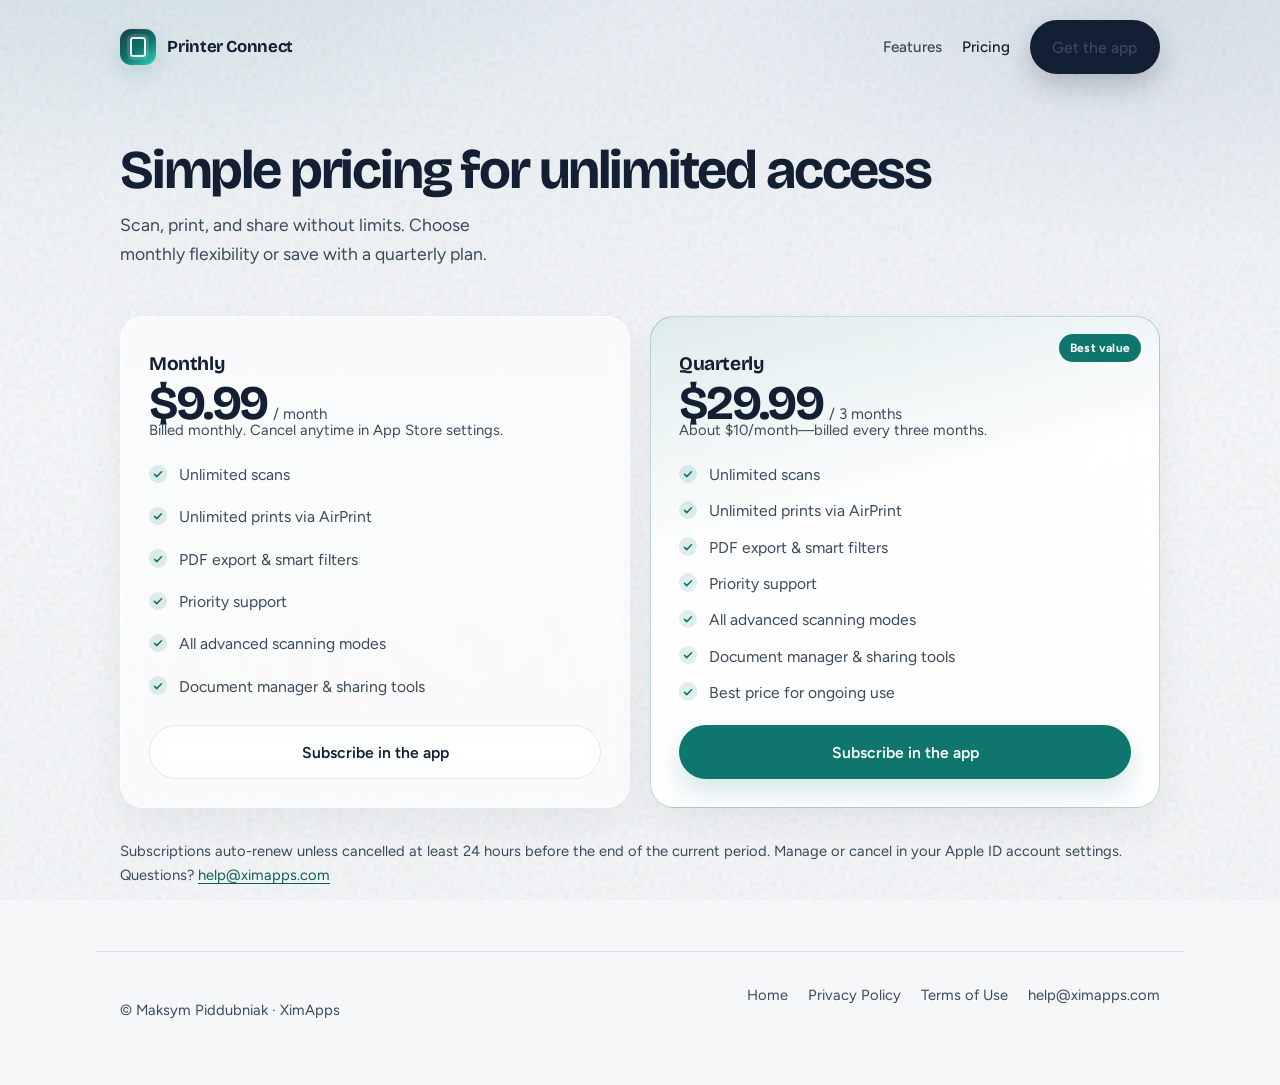
==== pricing.html @ 6dd604ff "root and pricing page" ====
<!DOCTYPE html>
<html lang="en">
  <head>
    <meta charset="utf-8" />
    <meta name="viewport" content="width=device-width, initial-scale=1" />
    <title>Pricing — Printer Connect</title>
    <meta
      name="description"
      content="Printer Connect Unlimited Access: $9.99/month or $29.99/quarter for unlimited scans and prints, priority support, and more."
    />
    <link rel="icon" type="image/png" href="favicon.png" />
    <link rel="preconnect" href="https://fonts.googleapis.com" />
    <link rel="preconnect" href="https://fonts.gstatic.com" crossorigin />
    <link
      href="https://fonts.googleapis.com/css2?family=Bricolage+Grotesque:opsz,wght@12..96,500;12..96,700;12..96,800&family=Figtree:wght@400;500;600;700&display=swap"
      rel="stylesheet"
    />
    <link rel="stylesheet" href="css/site.css" />
  </head>
  <body>
    <div class="site-wrap">
      <header class="site-header">
        <a class="brand" href="/">
          <span class="brand-mark" aria-hidden="true"></span>
          Printer Connect
        </a>
        <nav class="nav" aria-label="Primary">
          <a href="/#features">Features</a>
          <a href="pricing.html" aria-current="page">Pricing</a>
          <a class="btn btn-primary" href="https://apps.apple.com/app/printer-connect-scan-send/id6446247289"
            >Get the app</a
          >
        </nav>
      </header>

      <section class="page-hero">
        <h1 class="reveal">Simple pricing for unlimited access</h1>
        <p class="reveal reveal-delay-1">
          Scan, print, and share without limits. Choose monthly flexibility or save with a quarterly plan.
        </p>
      </section>

      <div class="pricing-grid">
        <article class="plan reveal reveal-delay-1">
          <div>
            <h2 class="plan-name">Monthly</h2>
            <div class="plan-price">
              <strong>$9.99</strong>
              <span>/ month</span>
            </div>
            <p class="plan-note">Billed monthly. Cancel anytime in App Store settings.</p>
          </div>
          <ul class="plan-features">
            <li>Unlimited scans</li>
            <li>Unlimited prints via AirPrint</li>
            <li>PDF export &amp; smart filters</li>
            <li>Priority support</li>
            <li>All advanced scanning modes</li>
            <li>Document manager &amp; sharing tools</li>
          </ul>
          <a
            class="btn btn-secondary"
            href="https://apps.apple.com/app/printer-connect-scan-send/id6446247289"
            >Subscribe in the app</a
          >
        </article>

        <article class="plan featured reveal reveal-delay-2">
          <span class="plan-badge">Best value</span>
          <div>
            <h2 class="plan-name">Quarterly</h2>
            <div class="plan-price">
              <strong>$29.99</strong>
              <span>/ 3 months</span>
            </div>
            <p class="plan-note">About $10/month—billed every three months.</p>
          </div>
          <ul class="plan-features">
            <li>Unlimited scans</li>
            <li>Unlimited prints via AirPrint</li>
            <li>PDF export &amp; smart filters</li>
            <li>Priority support</li>
            <li>All advanced scanning modes</li>
            <li>Document manager &amp; sharing tools</li>
            <li>Best price for ongoing use</li>
          </ul>
          <a
            class="btn btn-accent"
            href="https://apps.apple.com/app/printer-connect-scan-send/id6446247289"
            >Subscribe in the app</a
          >
        </article>
      </div>

      <p class="pricing-footnote">
        Subscriptions auto-renew unless cancelled at least 24 hours before the end of the current period.
        Manage or cancel in your Apple ID account settings. Questions?
        <a href="mailto:help@ximapps.com">help@ximapps.com</a>
      </p>

      <footer class="site-footer">
        <p>© Maksym Piddubniak · XimApps</p>
        <div class="footer-links">
          <a href="/">Home</a>
          <a href="privacy.html">Privacy Policy</a>
          <a href="terms-of-use.html">Terms of Use</a>
          <a href="mailto:help@ximapps.com">help@ximapps.com</a>
        </div>
      </footer>
    </div>
  </body>
</html>
---- css/site.css ----
:root {
  --ink: #132033;
  --ink-soft: #3a4a5c;
  --paper: #eef2f6;
  --paper-deep: #d9e2ec;
  --mist: #f7f9fb;
  --line: rgba(19, 32, 51, 0.1);
  --accent: #0f766e;
  --accent-deep: #0b5f59;
  --accent-glow: rgba(15, 118, 110, 0.18);
  --white: #ffffff;
  --radius: 1.25rem;
  --font-display: "Bricolage Grotesque", "Avenir Next", sans-serif;
  --font-body: "Figtree", "Avenir Next", sans-serif;
  --max: 68rem;
}

*,
*::before,
*::after {
  box-sizing: border-box;
}

html {
  scroll-behavior: smooth;
}

body {
  margin: 0;
  color: var(--ink);
  font-family: var(--font-body);
  font-size: 1.0625rem;
  line-height: 1.6;
  background:
    radial-gradient(ellipse 80% 50% at 10% -10%, rgba(15, 118, 110, 0.12), transparent 55%),
    radial-gradient(ellipse 70% 45% at 90% 0%, rgba(59, 96, 140, 0.1), transparent 50%),
    linear-gradient(180deg, #e8eef4 0%, var(--mist) 38%, #f4f6f8 100%);
  min-height: 100vh;
  -webkit-font-smoothing: antialiased;
}

body::before {
  content: "";
  position: fixed;
  inset: 0;
  pointer-events: none;
  opacity: 0.35;
  background-image: url("data:image/svg+xml,%3Csvg viewBox='0 0 200 200' xmlns='http://www.w3.org/2000/svg'%3E%3Cfilter id='n'%3E%3CfeTurbulence type='fractalNoise' baseFrequency='0.85' numOctaves='3' stitchTiles='stitch'/%3E%3C/filter%3E%3Crect width='100%25' height='100%25' filter='url(%23n)' opacity='0.45'/%3E%3C/svg%3E");
  z-index: 0;
}

a {
  color: var(--accent-deep);
  text-decoration-thickness: 1px;
  text-underline-offset: 0.18em;
}

a:hover {
  color: var(--accent);
}

img {
  max-width: 100%;
  display: block;
}

.site-wrap {
  position: relative;
  z-index: 1;
}

.site-header {
  display: flex;
  align-items: center;
  justify-content: space-between;
  gap: 1rem;
  max-width: var(--max);
  margin: 0 auto;
  padding: 1.25rem 1.5rem;
}

.brand {
  display: inline-flex;
  align-items: center;
  gap: 0.7rem;
  color: inherit;
  text-decoration: none;
  font-family: var(--font-display);
  font-weight: 700;
  font-size: 1.05rem;
  letter-spacing: -0.02em;
}

.brand-mark {
  width: 2.25rem;
  height: 2.25rem;
  border-radius: 0.7rem;
  background:
    linear-gradient(145deg, #1a3a4a 0%, #0f766e 55%, #2dd4bf 100%);
  box-shadow: 0 8px 20px var(--accent-glow);
  position: relative;
  overflow: hidden;
  flex-shrink: 0;
}

.brand-mark::after {
  content: "";
  position: absolute;
  inset: 22% 28%;
  border: 2px solid rgba(255, 255, 255, 0.9);
  border-radius: 0.2rem;
  box-shadow: 0 0 0 3px rgba(255, 255, 255, 0.15);
}

.nav {
  display: flex;
  align-items: center;
  gap: 1.25rem;
  font-size: 0.95rem;
}

.nav a {
  color: var(--ink-soft);
  text-decoration: none;
  font-weight: 500;
}

.nav a:hover,
.nav a[aria-current="page"] {
  color: var(--ink);
}

.btn {
  display: inline-flex;
  align-items: center;
  justify-content: center;
  gap: 0.45rem;
  padding: 0.85rem 1.35rem;
  border-radius: 999px;
  border: 1px solid transparent;
  font-family: var(--font-body);
  font-weight: 600;
  font-size: 0.98rem;
  text-decoration: none;
  cursor: pointer;
  transition: transform 0.25s ease, background 0.25s ease, box-shadow 0.25s ease, border-color 0.25s ease;
}

.btn:hover {
  transform: translateY(-1px);
}

.btn-primary {
  background: var(--ink);
  color: var(--white);
  box-shadow: 0 12px 28px rgba(19, 32, 51, 0.22);
}

.btn-primary:hover {
  background: #0c1724;
  color: var(--white);
}

.btn-secondary {
  background: rgba(255, 255, 255, 0.55);
  border-color: var(--line);
  color: var(--ink);
  backdrop-filter: blur(8px);
}

.btn-secondary:hover {
  background: var(--white);
  color: var(--ink);
}

.btn-accent {
  background: var(--accent);
  color: var(--white);
  box-shadow: 0 12px 28px var(--accent-glow);
}

.btn-accent:hover {
  background: var(--accent-deep);
  color: var(--white);
}

.hero {
  max-width: var(--max);
  margin: 0 auto;
  padding: 2.5rem 1.5rem 4rem;
  min-height: calc(100svh - 5rem);
  display: grid;
  align-content: center;
  gap: 2.5rem;
  position: relative;
}

.hero-copy {
  max-width: 36rem;
  position: relative;
  z-index: 2;
}

.hero-brand {
  margin: 0 0 1rem;
  font-family: var(--font-display);
  font-size: clamp(2.6rem, 8vw, 4.6rem);
  line-height: 0.95;
  letter-spacing: -0.045em;
  font-weight: 800;
}

.hero-brand span {
  display: block;
  color: var(--accent);
}

.hero h1 {
  margin: 0 0 1rem;
  font-family: var(--font-display);
  font-size: clamp(1.45rem, 3.4vw, 2rem);
  line-height: 1.2;
  letter-spacing: -0.03em;
  font-weight: 600;
  color: var(--ink-soft);
  max-width: 22ch;
}

.hero-lead {
  margin: 0 0 1.75rem;
  color: var(--ink-soft);
  font-size: 1.1rem;
  max-width: 34ch;
}

.hero-actions {
  display: flex;
  flex-wrap: wrap;
  gap: 0.75rem;
}

.hero-visual {
  position: absolute;
  right: -4%;
  top: 8%;
  width: min(52vw, 34rem);
  aspect-ratio: 1 / 1.05;
  z-index: 1;
  pointer-events: none;
}

.phone-stage {
  position: relative;
  width: 100%;
  height: 100%;
  animation: float-y 7s ease-in-out infinite;
}

.phone {
  position: absolute;
  inset: 8% 18% 4% 28%;
  border-radius: 2.2rem;
  background: linear-gradient(165deg, #1c2b3d 0%, #0f1a27 100%);
  box-shadow:
    0 40px 80px rgba(19, 32, 51, 0.28),
    inset 0 0 0 2px rgba(255, 255, 255, 0.08);
  overflow: hidden;
}

.phone-screen {
  position: absolute;
  inset: 3.5% 4.5%;
  border-radius: 1.7rem;
  background:
    linear-gradient(180deg, rgba(255, 255, 255, 0.08), transparent 30%),
    linear-gradient(160deg, #244056, #163043 40%, #0f766e);
  overflow: hidden;
}

.scan-doc {
  position: absolute;
  left: 12%;
  right: 12%;
  top: 18%;
  height: 52%;
  background: #f4f7fa;
  border-radius: 0.4rem;
  box-shadow: 0 10px 30px rgba(0, 0, 0, 0.25);
  padding: 12% 10%;
}

.scan-line {
  position: absolute;
  left: 8%;
  right: 8%;
  height: 2px;
  background: linear-gradient(90deg, transparent, #5eead4, transparent);
  box-shadow: 0 0 18px #2dd4bf;
  animation: scan 2.8s ease-in-out infinite;
  top: 18%;
}

.scan-lines {
  height: 10%;
  margin-bottom: 8%;
  background: rgba(19, 32, 51, 0.12);
  border-radius: 2px;
}

.scan-lines.short {
  width: 62%;
}

.paper-sheet {
  position: absolute;
  width: 42%;
  height: 34%;
  background: linear-gradient(160deg, #fff, #e8eef4);
  border: 1px solid rgba(19, 32, 51, 0.08);
  border-radius: 0.35rem;
  box-shadow: 0 18px 40px rgba(19, 32, 51, 0.12);
  animation: float-y 5.5s ease-in-out infinite reverse;
}

.paper-sheet.one {
  left: 4%;
  top: 18%;
  transform: rotate(-12deg);
}

.paper-sheet.two {
  right: 2%;
  bottom: 16%;
  transform: rotate(8deg);
  animation-delay: -1.5s;
}

.paper-sheet::before,
.paper-sheet::after {
  content: "";
  display: block;
  height: 8%;
  margin: 14% 12% 0;
  background: rgba(19, 32, 51, 0.1);
  border-radius: 2px;
}

.paper-sheet::after {
  width: 55%;
}

.orb {
  position: absolute;
  border-radius: 50%;
  filter: blur(2px);
  background: radial-gradient(circle at 30% 30%, rgba(45, 212, 191, 0.55), transparent 70%);
  animation: pulse 6s ease-in-out infinite;
}

.orb.a {
  width: 38%;
  height: 38%;
  right: 8%;
  top: 0;
}

.orb.b {
  width: 28%;
  height: 28%;
  left: 0;
  bottom: 10%;
  animation-delay: -2s;
}

.section {
  max-width: var(--max);
  margin: 0 auto;
  padding: 4.5rem 1.5rem;
}

.section-head {
  max-width: 36rem;
  margin-bottom: 2.5rem;
}

.section-head h2 {
  margin: 0 0 0.75rem;
  font-family: var(--font-display);
  font-size: clamp(1.8rem, 3.5vw, 2.5rem);
  letter-spacing: -0.035em;
  line-height: 1.1;
}

.section-head p {
  margin: 0;
  color: var(--ink-soft);
}

.feature-grid {
  display: grid;
  grid-template-columns: repeat(3, minmax(0, 1fr));
  gap: 1.5rem 2rem;
}

.feature h3 {
  margin: 0 0 0.45rem;
  font-family: var(--font-display);
  font-size: 1.15rem;
  letter-spacing: -0.02em;
}

.feature p {
  margin: 0;
  color: var(--ink-soft);
  font-size: 0.98rem;
}

.feature-icon {
  width: 2.5rem;
  height: 2.5rem;
  margin-bottom: 0.9rem;
  border-radius: 0.75rem;
  display: grid;
  place-items: center;
  background: rgba(15, 118, 110, 0.1);
  color: var(--accent-deep);
}

.feature-icon svg {
  width: 1.25rem;
  height: 1.25rem;
}

.cta-band {
  max-width: var(--max);
  margin: 0 auto 4rem;
  padding: 2.5rem 1.75rem;
  border-radius: calc(var(--radius) + 0.35rem);
  background:
    linear-gradient(135deg, rgba(255, 255, 255, 0.7), rgba(255, 255, 255, 0.35)),
    linear-gradient(120deg, #d7ebe8, #dce6f1);
  border: 1px solid rgba(255, 255, 255, 0.6);
  display: flex;
  flex-wrap: wrap;
  align-items: center;
  justify-content: space-between;
  gap: 1.25rem;
}

.cta-band h2 {
  margin: 0 0 0.35rem;
  font-family: var(--font-display);
  font-size: clamp(1.4rem, 2.5vw, 1.85rem);
  letter-spacing: -0.03em;
}

.cta-band p {
  margin: 0;
  color: var(--ink-soft);
}

.site-footer {
  max-width: var(--max);
  margin: 0 auto;
  padding: 2rem 1.5rem 3rem;
  border-top: 1px solid var(--line);
  display: flex;
  flex-wrap: wrap;
  gap: 1rem 2rem;
  justify-content: space-between;
  color: var(--ink-soft);
  font-size: 0.92rem;
}

.footer-links {
  display: flex;
  flex-wrap: wrap;
  gap: 1rem 1.25rem;
}

.footer-links a {
  color: var(--ink-soft);
  text-decoration: none;
}

.footer-links a:hover {
  color: var(--ink);
}

/* Pricing */
.page-hero {
  max-width: var(--max);
  margin: 0 auto;
  padding: 3rem 1.5rem 1.5rem;
}

.page-hero h1 {
  margin: 0 0 0.75rem;
  font-family: var(--font-display);
  font-size: clamp(2.2rem, 5vw, 3.4rem);
  letter-spacing: -0.04em;
  line-height: 1.05;
}

.page-hero p {
  margin: 0;
  max-width: 38ch;
  color: var(--ink-soft);
  font-size: 1.1rem;
}

.pricing-grid {
  max-width: var(--max);
  margin: 0 auto;
  padding: 1.5rem 1.5rem 4rem;
  display: grid;
  grid-template-columns: repeat(2, minmax(0, 1fr));
  gap: 1.25rem;
}

.plan {
  position: relative;
  padding: 2rem 1.75rem 1.75rem;
  border-radius: calc(var(--radius) + 0.25rem);
  background: rgba(255, 255, 255, 0.62);
  border: 1px solid rgba(255, 255, 255, 0.75);
  backdrop-filter: blur(10px);
  box-shadow: 0 18px 40px rgba(19, 32, 51, 0.06);
  display: flex;
  flex-direction: column;
  gap: 1.25rem;
  transition: transform 0.3s ease, box-shadow 0.3s ease;
}

.plan:hover {
  transform: translateY(-4px);
  box-shadow: 0 24px 50px rgba(19, 32, 51, 0.1);
}

.plan.featured {
  background:
    linear-gradient(165deg, rgba(15, 118, 110, 0.12), rgba(255, 255, 255, 0.7) 40%),
    rgba(255, 255, 255, 0.75);
  border-color: rgba(15, 118, 110, 0.28);
}

.plan-badge {
  position: absolute;
  top: 1.1rem;
  right: 1.1rem;
  padding: 0.28rem 0.7rem;
  border-radius: 999px;
  background: var(--accent);
  color: white;
  font-size: 0.75rem;
  font-weight: 700;
  letter-spacing: 0.02em;
}

.plan-name {
  margin: 0;
  font-family: var(--font-display);
  font-size: 1.2rem;
  letter-spacing: -0.02em;
}

.plan-price {
  display: flex;
  align-items: baseline;
  gap: 0.35rem;
}

.plan-price strong {
  font-family: var(--font-display);
  font-size: clamp(2.4rem, 4vw, 3rem);
  letter-spacing: -0.045em;
  line-height: 1;
}

.plan-price span {
  color: var(--ink-soft);
  font-size: 0.95rem;
}

.plan-note {
  margin: -0.55rem 0 0;
  color: var(--ink-soft);
  font-size: 0.92rem;
}

.plan-features {
  list-style: none;
  margin: 0;
  padding: 0;
  display: grid;
  gap: 0.7rem;
  flex: 1;
}

.plan-features li {
  display: grid;
  grid-template-columns: 1.2rem 1fr;
  gap: 0.65rem;
  align-items: start;
  color: var(--ink-soft);
  font-size: 0.98rem;
}

.plan-features li::before {
  content: "";
  width: 1.15rem;
  height: 1.15rem;
  margin-top: 0.15rem;
  border-radius: 50%;
  background:
    url("data:image/svg+xml,%3Csvg xmlns='http://www.w3.org/2000/svg' viewBox='0 0 20 20' fill='none'%3E%3Cpath d='M5 10.5l3.2 3.2L15 6.8' stroke='%230f766e' stroke-width='2.2' stroke-linecap='round' stroke-linejoin='round'/%3E%3C/svg%3E")
    center / 0.85rem no-repeat,
    rgba(15, 118, 110, 0.12);
}

.plan .btn {
  width: 100%;
}

.pricing-footnote {
  max-width: var(--max);
  margin: -2rem auto 4rem;
  padding: 0 1.5rem;
  color: var(--ink-soft);
  font-size: 0.92rem;
}

.reveal {
  opacity: 0;
  transform: translateY(18px);
  animation: reveal 0.8s ease forwards;
}

.reveal-delay-1 { animation-delay: 0.12s; }
.reveal-delay-2 { animation-delay: 0.24s; }
.reveal-delay-3 { animation-delay: 0.36s; }

@keyframes reveal {
  to {
    opacity: 1;
    transform: none;
  }
}

@keyframes float-y {
  0%, 100% { transform: translateY(0); }
  50% { transform: translateY(-12px); }
}

@keyframes scan {
  0%, 100% { top: 18%; opacity: 0.3; }
  50% { top: 68%; opacity: 1; }
}

@keyframes pulse {
  0%, 100% { transform: scale(1); opacity: 0.7; }
  50% { transform: scale(1.08); opacity: 1; }
}

@media (max-width: 860px) {
  .hero {
    min-height: auto;
    padding-top: 1.5rem;
    padding-bottom: 3rem;
  }

  .hero-visual {
    position: relative;
    right: auto;
    top: auto;
    width: min(100%, 22rem);
    margin: 0 auto;
    aspect-ratio: 1 / 0.95;
  }

  .hero-copy {
    max-width: none;
  }

  .feature-grid,
  .pricing-grid {
    grid-template-columns: 1fr;
  }

  .nav .nav-hide-sm {
    display: none;
  }
}

@media (prefers-reduced-motion: reduce) {
  *,
  *::before,
  *::after {
    animation: none !important;
    transition: none !important;
  }

  .reveal {
    opacity: 1;
    transform: none;
  }
}
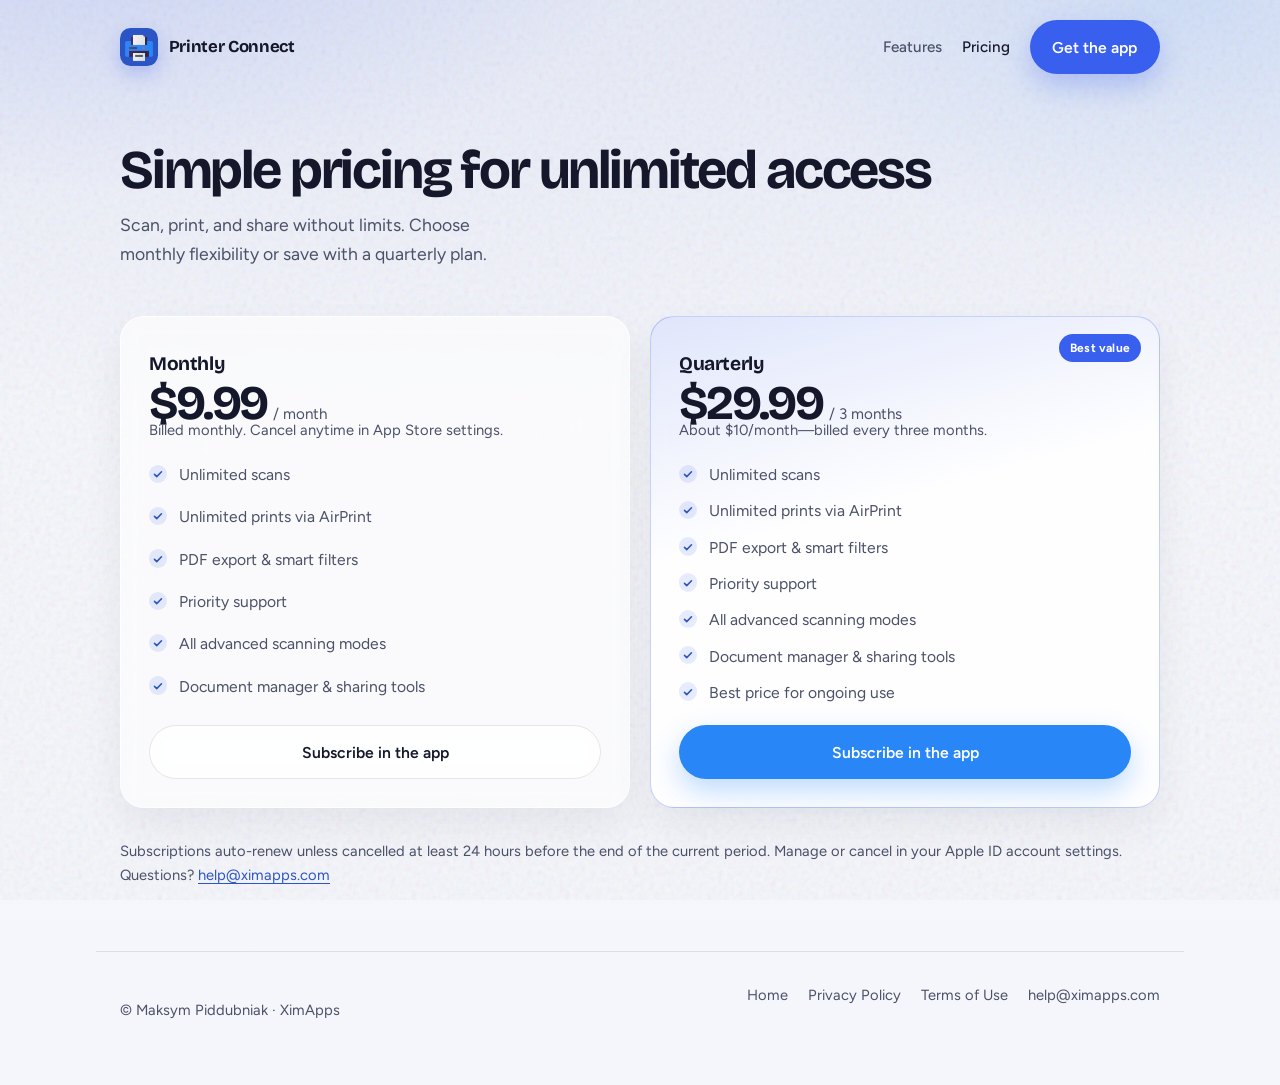
==== commit 89985362: "use brand assets" ====
--- a/pricing.html
+++ b/pricing.html
@@ -21,7 +21,9 @@
     <div class="site-wrap">
       <header class="site-header">
         <a class="brand" href="/">
-          <span class="brand-mark" aria-hidden="true"></span>
+          <span class="brand-mark" aria-hidden="true">
+            <img src="assets/logo.png" alt="" width="512" height="512" />
+          </span>
           Printer Connect
         </a>
         <nav class="nav" aria-label="Primary">
--- a/css/site.css
+++ b/css/site.css
@@ -1,13 +1,13 @@
 :root {
-  --ink: #132033;
-  --ink-soft: #3a4a5c;
-  --paper: #eef2f6;
-  --paper-deep: #d9e2ec;
-  --mist: #f7f9fb;
-  --line: rgba(19, 32, 51, 0.1);
-  --accent: #0f766e;
-  --accent-deep: #0b5f59;
-  --accent-glow: rgba(15, 118, 110, 0.18);
+  --ink: #14182a;
+  --ink-soft: #4a5168;
+  --paper: #eef1fb;
+  --mist: #f6f7fc;
+  --line: rgba(20, 24, 42, 0.1);
+  --accent: #385fee;
+  --accent-bright: #2986f7;
+  --accent-deep: #2b55c5;
+  --accent-glow: rgba(56, 95, 238, 0.28);
   --white: #ffffff;
   --radius: 1.25rem;
   --font-display: "Bricolage Grotesque", "Avenir Next", sans-serif;
@@ -32,9 +32,9 @@
   font-size: 1.0625rem;
   line-height: 1.6;
   background:
-    radial-gradient(ellipse 80% 50% at 10% -10%, rgba(15, 118, 110, 0.12), transparent 55%),
-    radial-gradient(ellipse 70% 45% at 90% 0%, rgba(59, 96, 140, 0.1), transparent 50%),
-    linear-gradient(180deg, #e8eef4 0%, var(--mist) 38%, #f4f6f8 100%);
+    radial-gradient(ellipse 80% 50% at 8% -10%, rgba(56, 95, 238, 0.16), transparent 55%),
+    radial-gradient(ellipse 70% 45% at 92% 0%, rgba(41, 134, 247, 0.12), transparent 50%),
+    linear-gradient(180deg, #e6eaf8 0%, var(--mist) 38%, #f5f6fb 100%);
   min-height: 100vh;
   -webkit-font-smoothing: antialiased;
 }
@@ -44,7 +44,7 @@
   position: fixed;
   inset: 0;
   pointer-events: none;
-  opacity: 0.35;
+  opacity: 0.3;
   background-image: url("data:image/svg+xml,%3Csvg viewBox='0 0 200 200' xmlns='http://www.w3.org/2000/svg'%3E%3Cfilter id='n'%3E%3CfeTurbulence type='fractalNoise' baseFrequency='0.85' numOctaves='3' stitchTiles='stitch'/%3E%3C/filter%3E%3Crect width='100%25' height='100%25' filter='url(%23n)' opacity='0.45'/%3E%3C/svg%3E");
   z-index: 0;
 }
@@ -92,24 +92,18 @@
 }
 
 .brand-mark {
-  width: 2.25rem;
-  height: 2.25rem;
-  border-radius: 0.7rem;
-  background:
-    linear-gradient(145deg, #1a3a4a 0%, #0f766e 55%, #2dd4bf 100%);
-  box-shadow: 0 8px 20px var(--accent-glow);
-  position: relative;
+  width: 2.35rem;
+  height: 2.35rem;
+  border-radius: 0.65rem;
   overflow: hidden;
   flex-shrink: 0;
-}
-
-.brand-mark::after {
-  content: "";
-  position: absolute;
-  inset: 22% 28%;
-  border: 2px solid rgba(255, 255, 255, 0.9);
-  border-radius: 0.2rem;
-  box-shadow: 0 0 0 3px rgba(255, 255, 255, 0.15);
+  box-shadow: 0 8px 20px var(--accent-glow);
+}
+
+.brand-mark img {
+  width: 100%;
+  height: 100%;
+  object-fit: cover;
 }
 
 .nav {
@@ -119,14 +113,14 @@
   font-size: 0.95rem;
 }
 
-.nav a {
+.nav a:not(.btn) {
   color: var(--ink-soft);
   text-decoration: none;
   font-weight: 500;
 }
 
-.nav a:hover,
-.nav a[aria-current="page"] {
+.nav a:not(.btn):hover,
+.nav a:not(.btn)[aria-current="page"] {
   color: var(--ink);
 }
 
@@ -143,22 +137,27 @@
   font-size: 0.98rem;
   text-decoration: none;
   cursor: pointer;
-  transition: transform 0.25s ease, background 0.25s ease, box-shadow 0.25s ease, border-color 0.25s ease;
+  transition: transform 0.25s ease, background 0.25s ease, box-shadow 0.25s ease, border-color 0.25s ease, color 0.25s ease;
 }
 
 .btn:hover {
   transform: translateY(-1px);
 }
 
-.btn-primary {
-  background: var(--ink);
-  color: var(--white);
-  box-shadow: 0 12px 28px rgba(19, 32, 51, 0.22);
-}
-
-.btn-primary:hover {
-  background: #0c1724;
-  color: var(--white);
+.btn-primary,
+a.btn-primary:link,
+a.btn-primary:visited,
+a.btn-primary:hover,
+a.btn-primary:active {
+  background: var(--accent);
+  color: #ffffff;
+  box-shadow: 0 12px 28px var(--accent-glow);
+}
+
+.btn-primary:hover,
+a.btn-primary:hover {
+  background: var(--accent-deep);
+  color: #ffffff;
 }
 
 .btn-secondary {
@@ -173,15 +172,20 @@
   color: var(--ink);
 }
 
-.btn-accent {
+.btn-accent,
+a.btn-accent:link,
+a.btn-accent:visited,
+a.btn-accent:hover,
+a.btn-accent:active {
+  background: var(--accent-bright);
+  color: #ffffff;
+  box-shadow: 0 12px 28px rgba(41, 134, 247, 0.3);
+}
+
+.btn-accent:hover,
+a.btn-accent:hover {
   background: var(--accent);
-  color: var(--white);
-  box-shadow: 0 12px 28px var(--accent-glow);
-}
-
-.btn-accent:hover {
-  background: var(--accent-deep);
-  color: var(--white);
+  color: #ffffff;
 }
 
 .hero {
@@ -190,8 +194,9 @@
   padding: 2.5rem 1.5rem 4rem;
   min-height: calc(100svh - 5rem);
   display: grid;
-  align-content: center;
-  gap: 2.5rem;
+  grid-template-columns: minmax(0, 1.05fr) minmax(0, 0.95fr);
+  align-items: center;
+  gap: 2rem 1.5rem;
   position: relative;
 }
 
@@ -240,136 +245,62 @@
 }
 
 .hero-visual {
+  position: relative;
+  z-index: 1;
+  min-height: 28rem;
+  display: flex;
+  align-items: center;
+  justify-content: center;
+}
+
+.shot-stack {
+  position: relative;
+  width: min(100%, 22rem);
+  height: 30rem;
+  margin: 0 auto;
+}
+
+.shot {
   position: absolute;
-  right: -4%;
-  top: 8%;
-  width: min(52vw, 34rem);
-  aspect-ratio: 1 / 1.05;
+  width: 58%;
+  border-radius: 1.35rem;
+  overflow: hidden;
+  box-shadow:
+    0 28px 60px rgba(20, 24, 42, 0.22),
+    0 0 0 1px rgba(255, 255, 255, 0.35);
+  background: #111;
+  animation: float-y 7s ease-in-out infinite;
+}
+
+.shot img {
+  width: 100%;
+  height: auto;
+  display: block;
+}
+
+.shot.main {
+  width: 68%;
+  left: 16%;
+  top: 4%;
+  z-index: 3;
+  animation-delay: -1s;
+}
+
+.shot.left {
+  left: 0;
+  top: 22%;
+  z-index: 2;
+  transform: rotate(-8deg);
+  animation-name: float-tilt-left;
+}
+
+.shot.right {
+  right: 0;
+  top: 28%;
   z-index: 1;
-  pointer-events: none;
-}
-
-.phone-stage {
-  position: relative;
-  width: 100%;
-  height: 100%;
-  animation: float-y 7s ease-in-out infinite;
-}
-
-.phone {
-  position: absolute;
-  inset: 8% 18% 4% 28%;
-  border-radius: 2.2rem;
-  background: linear-gradient(165deg, #1c2b3d 0%, #0f1a27 100%);
-  box-shadow:
-    0 40px 80px rgba(19, 32, 51, 0.28),
-    inset 0 0 0 2px rgba(255, 255, 255, 0.08);
-  overflow: hidden;
-}
-
-.phone-screen {
-  position: absolute;
-  inset: 3.5% 4.5%;
-  border-radius: 1.7rem;
-  background:
-    linear-gradient(180deg, rgba(255, 255, 255, 0.08), transparent 30%),
-    linear-gradient(160deg, #244056, #163043 40%, #0f766e);
-  overflow: hidden;
-}
-
-.scan-doc {
-  position: absolute;
-  left: 12%;
-  right: 12%;
-  top: 18%;
-  height: 52%;
-  background: #f4f7fa;
-  border-radius: 0.4rem;
-  box-shadow: 0 10px 30px rgba(0, 0, 0, 0.25);
-  padding: 12% 10%;
-}
-
-.scan-line {
-  position: absolute;
-  left: 8%;
-  right: 8%;
-  height: 2px;
-  background: linear-gradient(90deg, transparent, #5eead4, transparent);
-  box-shadow: 0 0 18px #2dd4bf;
-  animation: scan 2.8s ease-in-out infinite;
-  top: 18%;
-}
-
-.scan-lines {
-  height: 10%;
-  margin-bottom: 8%;
-  background: rgba(19, 32, 51, 0.12);
-  border-radius: 2px;
-}
-
-.scan-lines.short {
-  width: 62%;
-}
-
-.paper-sheet {
-  position: absolute;
-  width: 42%;
-  height: 34%;
-  background: linear-gradient(160deg, #fff, #e8eef4);
-  border: 1px solid rgba(19, 32, 51, 0.08);
-  border-radius: 0.35rem;
-  box-shadow: 0 18px 40px rgba(19, 32, 51, 0.12);
-  animation: float-y 5.5s ease-in-out infinite reverse;
-}
-
-.paper-sheet.one {
-  left: 4%;
-  top: 18%;
-  transform: rotate(-12deg);
-}
-
-.paper-sheet.two {
-  right: 2%;
-  bottom: 16%;
-  transform: rotate(8deg);
-  animation-delay: -1.5s;
-}
-
-.paper-sheet::before,
-.paper-sheet::after {
-  content: "";
-  display: block;
-  height: 8%;
-  margin: 14% 12% 0;
-  background: rgba(19, 32, 51, 0.1);
-  border-radius: 2px;
-}
-
-.paper-sheet::after {
-  width: 55%;
-}
-
-.orb {
-  position: absolute;
-  border-radius: 50%;
-  filter: blur(2px);
-  background: radial-gradient(circle at 30% 30%, rgba(45, 212, 191, 0.55), transparent 70%);
-  animation: pulse 6s ease-in-out infinite;
-}
-
-.orb.a {
-  width: 38%;
-  height: 38%;
-  right: 8%;
-  top: 0;
-}
-
-.orb.b {
-  width: 28%;
-  height: 28%;
-  left: 0;
-  bottom: 10%;
-  animation-delay: -2s;
+  transform: rotate(7deg);
+  animation-name: float-tilt-right;
+  animation-delay: -2.2s;
 }
 
 .section {
@@ -422,13 +353,38 @@
   border-radius: 0.75rem;
   display: grid;
   place-items: center;
-  background: rgba(15, 118, 110, 0.1);
+  background: rgba(56, 95, 238, 0.12);
   color: var(--accent-deep);
 }
 
 .feature-icon svg {
   width: 1.25rem;
   height: 1.25rem;
+}
+
+.gallery {
+  max-width: var(--max);
+  margin: 0 auto;
+  padding: 0 1.5rem 4.5rem;
+}
+
+.gallery-track {
+  display: grid;
+  grid-template-columns: repeat(4, minmax(0, 1fr));
+  gap: 1rem;
+}
+
+.gallery-track figure {
+  margin: 0;
+  border-radius: 1.25rem;
+  overflow: hidden;
+  background: var(--accent);
+  box-shadow: 0 18px 40px rgba(43, 85, 197, 0.18);
+}
+
+.gallery-track img {
+  width: 100%;
+  height: auto;
 }
 
 .cta-band {
@@ -438,7 +394,7 @@
   border-radius: calc(var(--radius) + 0.35rem);
   background:
     linear-gradient(135deg, rgba(255, 255, 255, 0.7), rgba(255, 255, 255, 0.35)),
-    linear-gradient(120deg, #d7ebe8, #dce6f1);
+    linear-gradient(120deg, #d9e2ff, #e4ecff);
   border: 1px solid rgba(255, 255, 255, 0.6);
   display: flex;
   flex-wrap: wrap;
@@ -525,7 +481,7 @@
   background: rgba(255, 255, 255, 0.62);
   border: 1px solid rgba(255, 255, 255, 0.75);
   backdrop-filter: blur(10px);
-  box-shadow: 0 18px 40px rgba(19, 32, 51, 0.06);
+  box-shadow: 0 18px 40px rgba(20, 24, 42, 0.06);
   display: flex;
   flex-direction: column;
   gap: 1.25rem;
@@ -534,14 +490,14 @@
 
 .plan:hover {
   transform: translateY(-4px);
-  box-shadow: 0 24px 50px rgba(19, 32, 51, 0.1);
+  box-shadow: 0 24px 50px rgba(20, 24, 42, 0.1);
 }
 
 .plan.featured {
   background:
-    linear-gradient(165deg, rgba(15, 118, 110, 0.12), rgba(255, 255, 255, 0.7) 40%),
+    linear-gradient(165deg, rgba(56, 95, 238, 0.14), rgba(255, 255, 255, 0.7) 40%),
     rgba(255, 255, 255, 0.75);
-  border-color: rgba(15, 118, 110, 0.28);
+  border-color: rgba(56, 95, 238, 0.28);
 }
 
 .plan-badge {
@@ -551,7 +507,7 @@
   padding: 0.28rem 0.7rem;
   border-radius: 999px;
   background: var(--accent);
-  color: white;
+  color: #ffffff;
   font-size: 0.75rem;
   font-weight: 700;
   letter-spacing: 0.02em;
@@ -613,9 +569,9 @@
   margin-top: 0.15rem;
   border-radius: 50%;
   background:
-    url("data:image/svg+xml,%3Csvg xmlns='http://www.w3.org/2000/svg' viewBox='0 0 20 20' fill='none'%3E%3Cpath d='M5 10.5l3.2 3.2L15 6.8' stroke='%230f766e' stroke-width='2.2' stroke-linecap='round' stroke-linejoin='round'/%3E%3C/svg%3E")
+    url("data:image/svg+xml,%3Csvg xmlns='http://www.w3.org/2000/svg' viewBox='0 0 20 20' fill='none'%3E%3Cpath d='M5 10.5l3.2 3.2L15 6.8' stroke='%232b55c5' stroke-width='2.2' stroke-linecap='round' stroke-linejoin='round'/%3E%3C/svg%3E")
     center / 0.85rem no-repeat,
-    rgba(15, 118, 110, 0.12);
+    rgba(56, 95, 238, 0.12);
 }
 
 .plan .btn {
@@ -652,43 +608,57 @@
   50% { transform: translateY(-12px); }
 }
 
-@keyframes scan {
-  0%, 100% { top: 18%; opacity: 0.3; }
-  50% { top: 68%; opacity: 1; }
-}
-
-@keyframes pulse {
-  0%, 100% { transform: scale(1); opacity: 0.7; }
-  50% { transform: scale(1.08); opacity: 1; }
+@keyframes float-tilt-left {
+  0%, 100% { transform: rotate(-8deg) translateY(0); }
+  50% { transform: rotate(-8deg) translateY(-10px); }
+}
+
+@keyframes float-tilt-right {
+  0%, 100% { transform: rotate(7deg) translateY(0); }
+  50% { transform: rotate(7deg) translateY(-14px); }
 }
 
 @media (max-width: 860px) {
   .hero {
+    grid-template-columns: 1fr;
     min-height: auto;
     padding-top: 1.5rem;
     padding-bottom: 3rem;
   }
 
   .hero-visual {
-    position: relative;
-    right: auto;
-    top: auto;
-    width: min(100%, 22rem);
-    margin: 0 auto;
-    aspect-ratio: 1 / 0.95;
+    min-height: 22rem;
+    order: -1;
+  }
+
+  .shot-stack {
+    width: min(100%, 18rem);
+    height: 24rem;
   }
 
   .hero-copy {
     max-width: none;
   }
 
+  .feature-grid,
+  .pricing-grid,
+  .gallery-track {
+    grid-template-columns: 1fr 1fr;
+  }
+
+  .gallery-track {
+    grid-template-columns: repeat(2, minmax(0, 1fr));
+  }
+
+  .nav .nav-hide-sm {
+    display: none;
+  }
+}
+
+@media (max-width: 520px) {
   .feature-grid,
   .pricing-grid {
     grid-template-columns: 1fr;
-  }
-
-  .nav .nav-hide-sm {
-    display: none;
   }
 }
 
@@ -704,4 +674,12 @@
     opacity: 1;
     transform: none;
   }
-}
+
+  .shot.left {
+    transform: rotate(-8deg);
+  }
+
+  .shot.right {
+    transform: rotate(7deg);
+  }
+}
